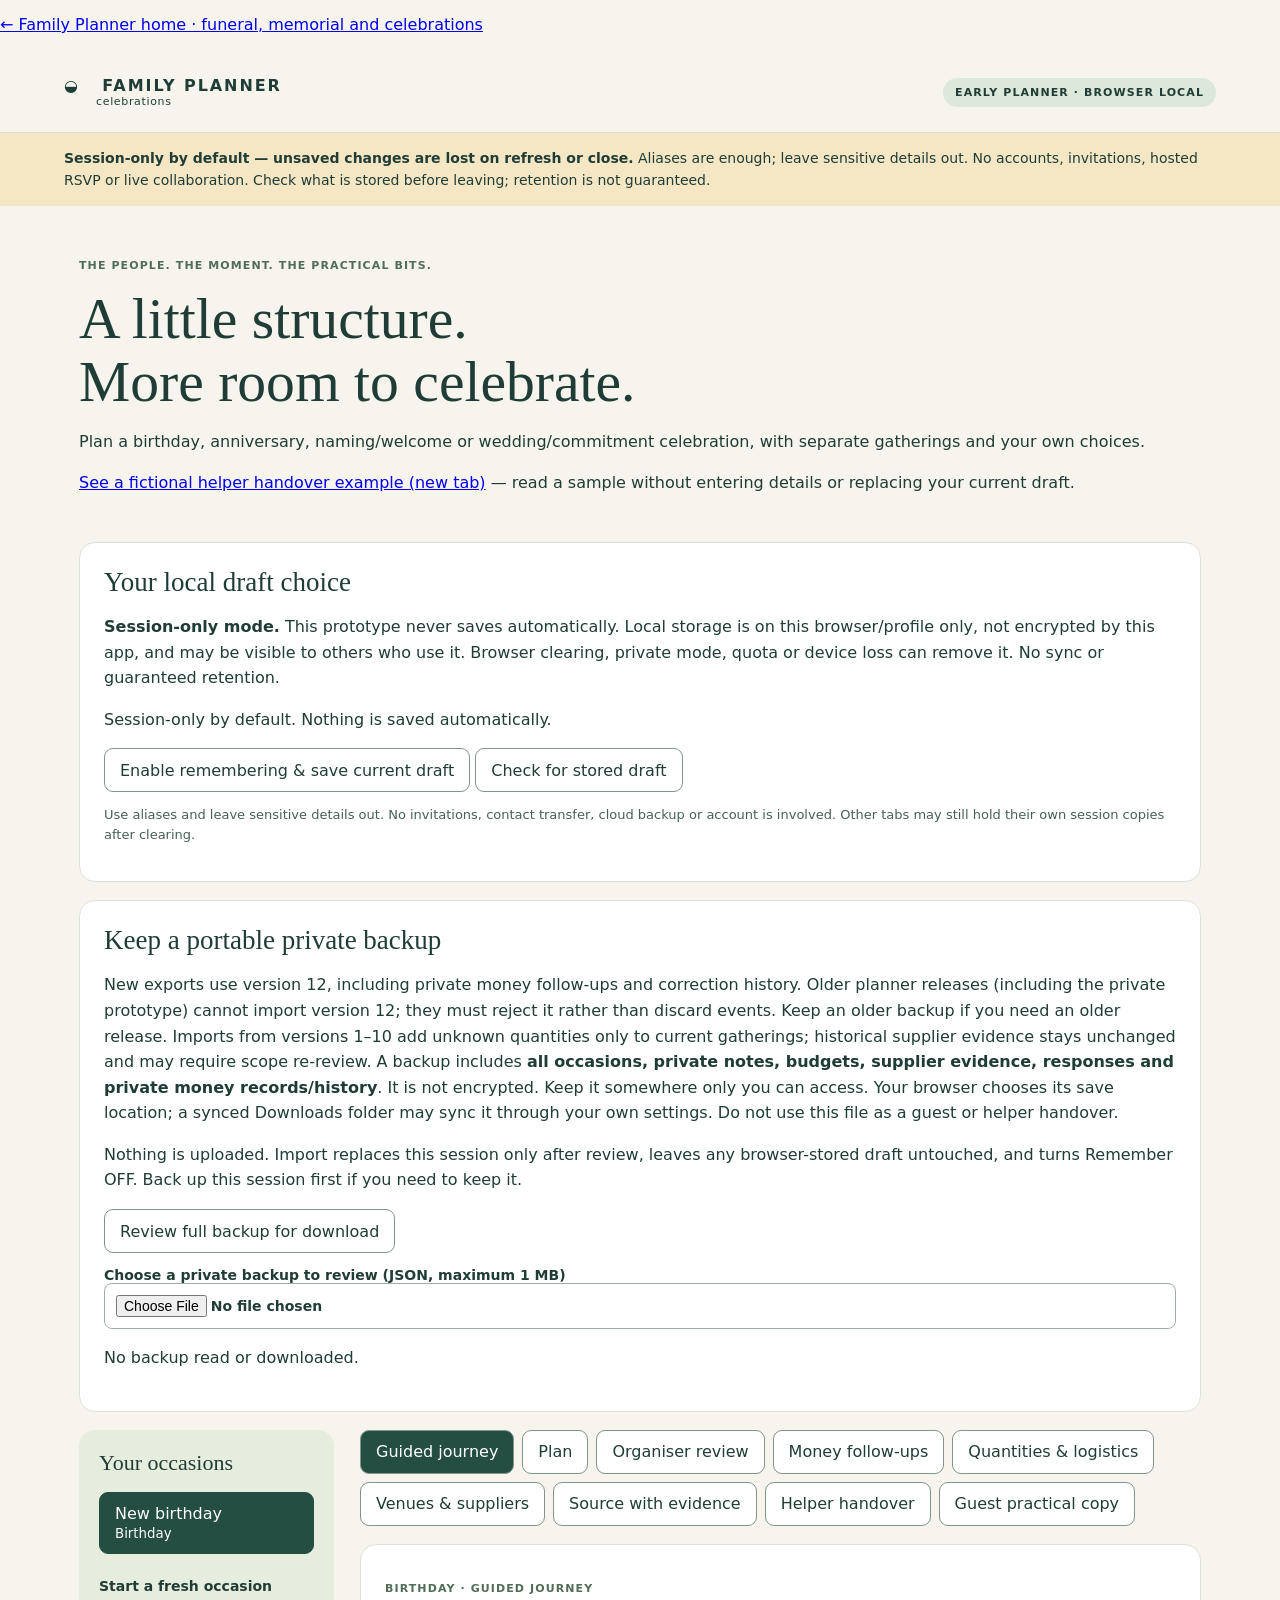
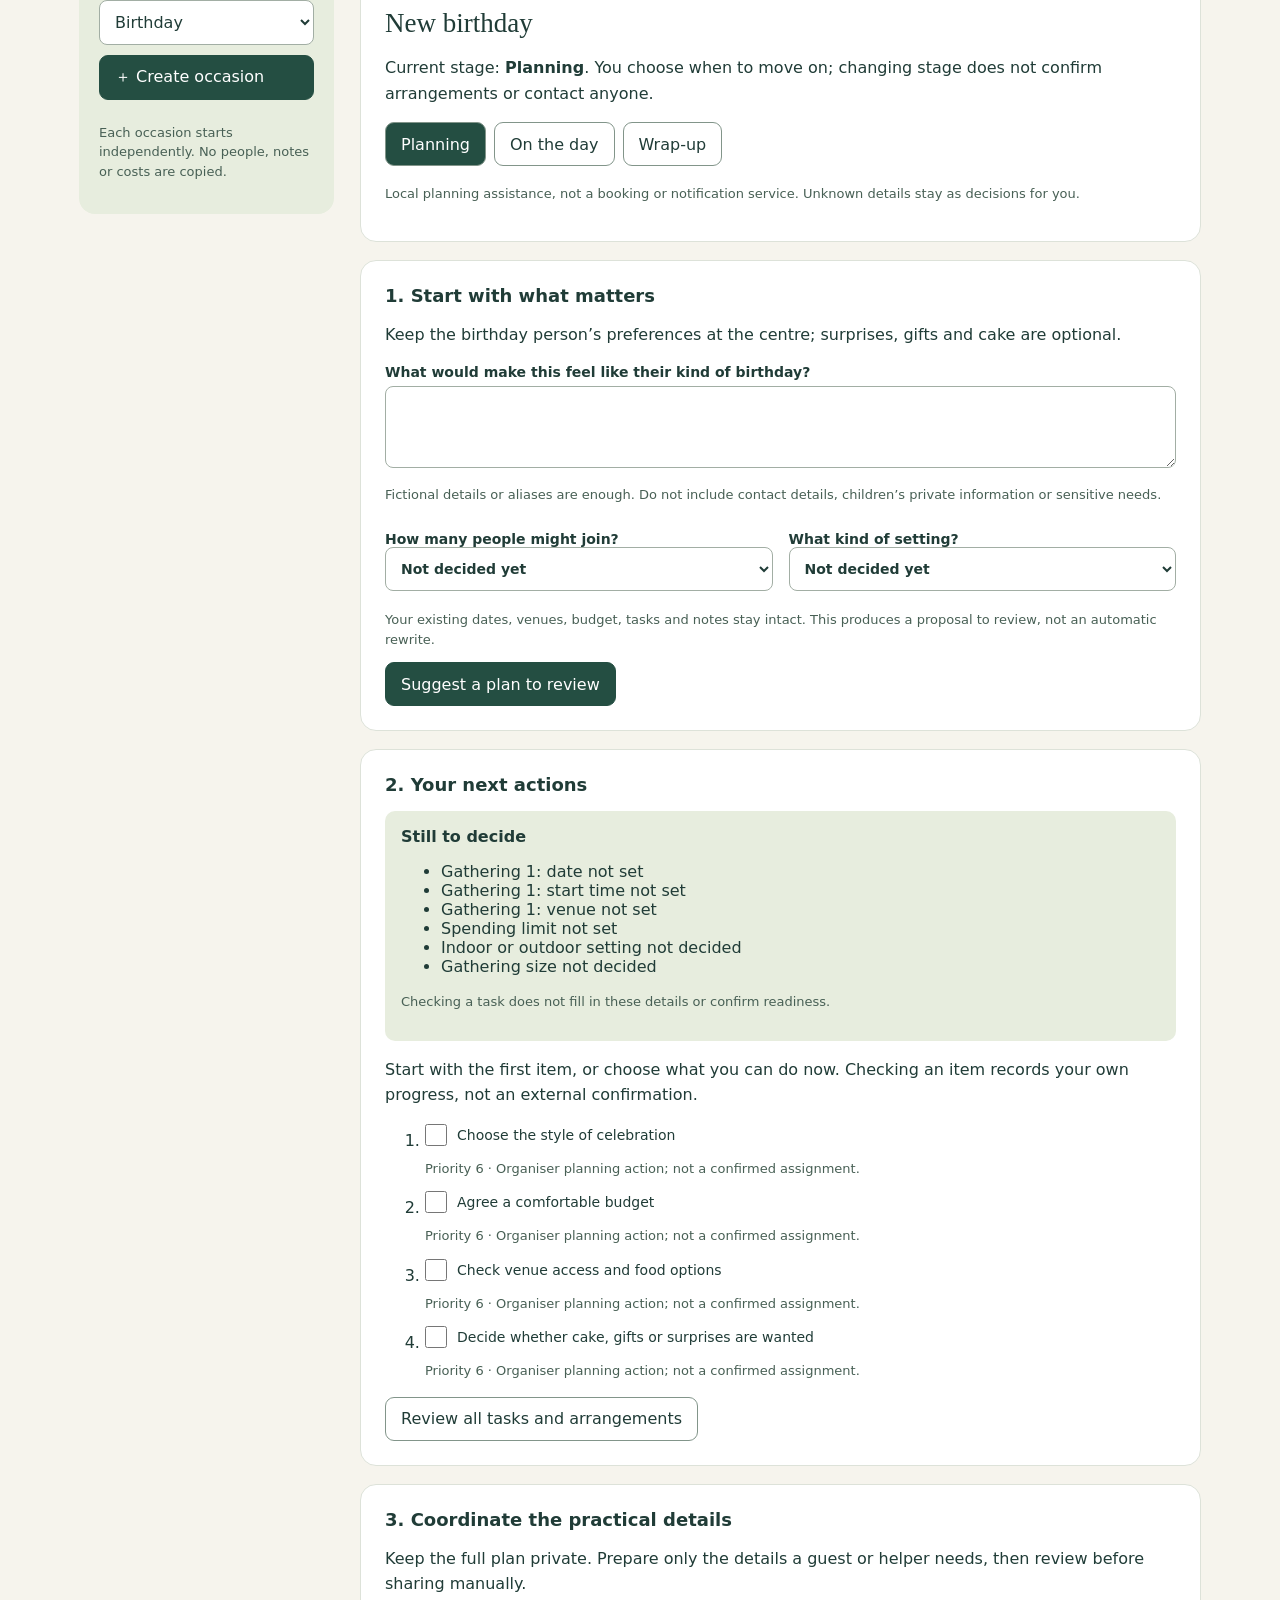
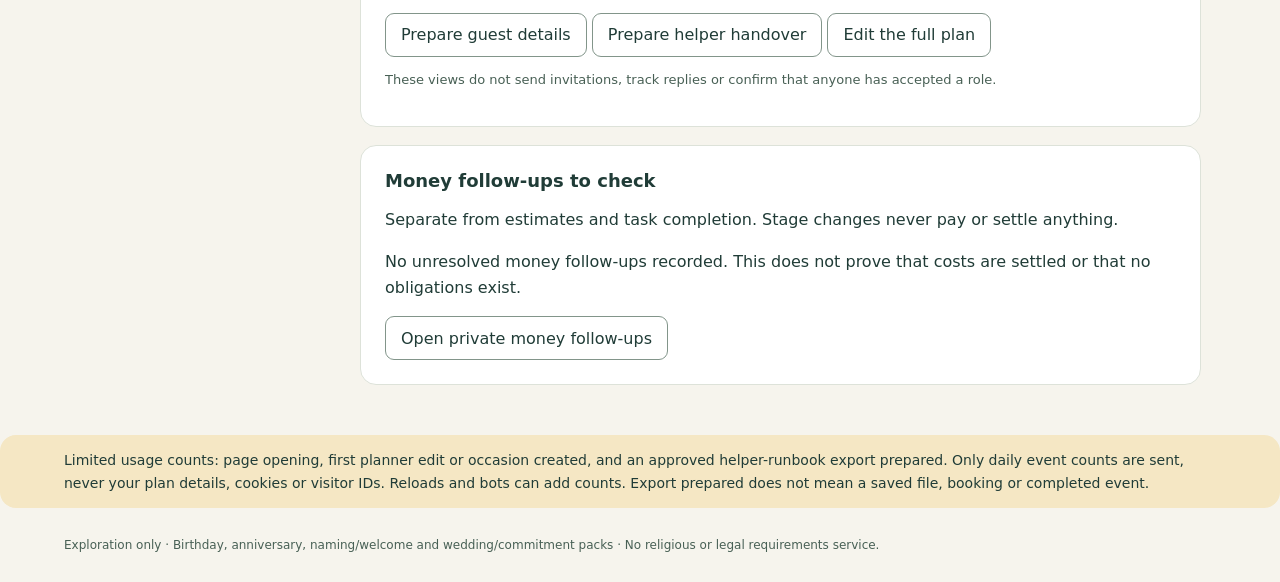
==== public/celebrations/index.html @ dff317b5 "Publish reviewed Family Planner source and contributor quickstart" ====
<!doctype html><html lang="en"><head><meta charset="utf-8"><meta name="viewport" content="width=device-width, initial-scale=1"><title>Family Planner · Celebrations</title><link rel="stylesheet" href="style.css"></head><body><nav class="actions" aria-label="Family Planner home"><a href="/">← Family Planner home · funeral, memorial and celebrations</a></nav><a class="skip" href="#main">Skip to planner</a><header><div class="brand">◒ &nbsp; FAMILY PLANNER <span>celebrations</span></div><div class="badge">EARLY PLANNER · BROWSER LOCAL</div></header><div class="notice" id="session-notice"><strong>Session only — not saved.</strong> Refreshing or closing loses changes. Aliases are enough; leave sensitive details out. No accounts, invitations, hosted RSVP or live collaboration. Print only what you choose to share.</div><main id="main"><p class="print-only">FAMILY PLANNER — PRIVATE ORGANISER COPY — planning notes; changes may be unsaved and local retention is not guaranteed. Not an invitation or confirmation. Organizer notes and budget may be included. Check before manual sharing. Printing is not a restorable backup.</p><div class="hero"><p class="eyebrow">THE PEOPLE. THE MOMENT. THE PRACTICAL BITS.</p><h1>A little structure.<br>More room to celebrate.</h1><p>Plan a birthday, anniversary, naming/welcome or wedding/commitment celebration, with separate gatherings and your own choices.</p><p class="actions"><a href="example/" target="_blank" rel="noopener noreferrer">See a fictional helper handover example (new tab)</a> — read a sample without entering details or replacing your current draft.</p></div><section class="card" id="retention-panel" aria-label="Local draft choice"></section><section class="card actions" id="backup-panel" aria-label="Portable private backup"></section><div class="layout"><aside aria-label="Occasions"><h2>Your occasions</h2><div id="occasions"></div><label for="pack">Start a fresh occasion</label><select id="pack"><option value="birthday">Birthday</option><option value="anniversary">Anniversary</option><option value="welcome">Naming / welcome</option><option value="commitment">Wedding / commitment</option></select><button id="create" class="primary">＋ Create occasion</button><p class="small">Each occasion starts independently. No people, notes or costs are copied.</p></aside><section class="workspace"><nav aria-label="Planner views"><button id="guide" aria-pressed="false">Guided journey</button><button id="edit" aria-pressed="true">Plan</button><button id="review" aria-pressed="false">Organiser review</button><button id="money" aria-pressed="false">Money follow-ups</button><button id="quantities" aria-pressed="false">Quantities &amp; logistics</button><button id="options" aria-pressed="false">Venues & suppliers</button><button id="research" aria-pressed="false">Source with evidence</button><button id="helpers" aria-pressed="false">Helper handover</button><button id="guests" aria-pressed="false">Guest practical copy</button></nav><div id="status" role="status" aria-live="polite"></div><div id="removal-panel"></div><div id="panel"></div></section></div></main><aside class="notice">Limited usage counts: page opening, first planner edit or occasion created, and an approved helper-runbook export prepared. Only daily event counts are sent, never your plan details, cookies or visitor IDs. Reloads and bots can add counts. Export prepared does not mean a saved file, booking or completed event.</aside><footer>Exploration only · Birthday, anniversary, naming/welcome and wedding/commitment packs · No religious or legal requirements service.</footer><script src="/memorial-usage.js"></script><script type="module" src="app.js"></script></body></html>
---- public/celebrations/style.css ----
:root{font-family:system-ui,sans-serif;color:#203c37;background:#f6f4ed;font-size:16px}*{box-sizing:border-box}body{margin:0}header{display:flex;justify-content:space-between;gap:1rem;align-items:center;padding:24px 5%;border-bottom:1px solid #d9dfd6}.brand{letter-spacing:.12em;font-weight:750}.brand span{font-size:11px;display:block;padding-left:32px;letter-spacing:.06em;font-weight:400}.badge,.eyebrow{font-size:11px;font-weight:750;letter-spacing:.1em}.badge{background:#dce8d9;padding:8px 12px;border-radius:20px}.notice{padding:14px 5%;background:#f5e7c4;font-size:14px;line-height:1.6}main{max-width:1250px;margin:auto;padding:32px 5%}.hero{padding:8px 0 30px}.eyebrow{color:#516d58}h1{font-family:Georgia,serif;font-weight:400;font-size:clamp(34px,4.5vw,60px);line-height:1.08;margin:14px 0}h2{font-family:Georgia,serif;font-weight:400;font-size:27px;margin:0 0 16px}h3{font-size:18px;margin:0 0 16px}p{line-height:1.6}.layout{display:grid;grid-template-columns:255px minmax(0,1fr);gap:26px;align-items:start}aside{background:#e7edde;padding:20px;border-radius:16px}aside h2{font-size:22px}button,input,select,textarea{font:inherit}button{cursor:pointer;border:1px solid #82958a;background:#fff;color:#203c37;padding:11px 15px;border-radius:9px;min-height:44px}button:hover{background:#edf2e8}button:focus-visible,input:focus-visible,select:focus-visible,textarea:focus-visible{outline:3px solid #be6e2d;outline-offset:3px}.primary,button.selected{background:#244e42;color:white;border-color:#244e42}aside button,aside select{width:100%;margin-bottom:10px;text-align:left}label{display:block;font-size:14px;font-weight:650;margin:14px 0 6px}input,textarea,select{width:100%;border:1px solid #a2aea4;border-radius:8px;background:#fff;padding:11px;min-height:44px;color:#203c37}textarea{min-height:82px;resize:vertical}.small{font-size:13px;line-height:1.5;color:#486055}.workspace{min-width:0}nav{display:flex;gap:8px;margin-bottom:18px}nav button[aria-pressed=true]{background:#244e42;color:#fff}.card{background:white;border:1px solid #dde2d9;border-radius:16px;padding:24px;margin:0 0 18px}.two{display:grid;grid-template-columns:1fr 1fr;gap:16px}.three{display:grid;grid-template-columns:1fr 1fr 1fr;gap:12px}.check{display:flex;align-items:center;gap:10px;font-weight:400;margin:12px 0}.check input{width:22px;min-height:22px;margin:0}.row{display:grid;grid-template-columns:1fr 140px;gap:12px}.run{border-top:1px solid #e3e6df;padding:10px 0;display:grid;grid-template-columns:110px 1fr 130px;gap:10px}.actions{margin-top:15px}#status{font-size:14px;margin-bottom:12px;color:#5e3a17}.summary{background:#e7edde;padding:16px;border-radius:10px}.printhead{border-bottom:2px solid #244e42;margin-bottom:20px}.preserve{white-space:pre-wrap;overflow-wrap:anywhere}footer{padding:30px 5%;font-size:12px;color:#486055}.skip{position:absolute;left:-9999px}.skip:focus{left:10px;top:10px;background:white;padding:12px;z-index:5}@media(max-width:750px){header{align-items:flex-start;flex-direction:column}.layout{grid-template-columns:1fr}.hero{padding-bottom:20px}.two,.three{grid-template-columns:1fr}.run{grid-template-columns:1fr}.card{padding:18px}.row{grid-template-columns:1fr}main{padding-top:20px}}@media print{header,.notice,.hero,aside,nav,footer,.actions,#status,.skip{display:none!important}.layout{display:block}body{background:white;color:black}main{max-width:none;padding:0}.card{border:0;padding:0;break-inside:avoid}.printhead{display:block}h2{font-size:22px}.summary{background:none;border:1px solid #aaa}button{display:none!important}}

input,textarea,select,label{min-width:0}button,h2,h3{overflow-wrap:anywhere}.run{grid-template-columns:100px minmax(0,1fr) 110px}@media(min-width:751px) and (max-width:1000px){.run,.row{grid-template-columns:1fr}}@media(max-width:750px){.run{grid-template-columns:1fr}}

.print-only{display:none}@media print{.print-only{display:block;font-size:12px;border-bottom:1px solid #777;padding-bottom:12px}}

@media print{#retention-panel{display:none!important}}

nav{flex-wrap:wrap}fieldset{border:1px solid #cbd5c8;border-radius:9px;padding:12px;margin-top:18px}legend{font-weight:650;font-size:14px;padding:0 6px}
.primary:hover,button.selected:hover{background:#193e33;color:#fff}
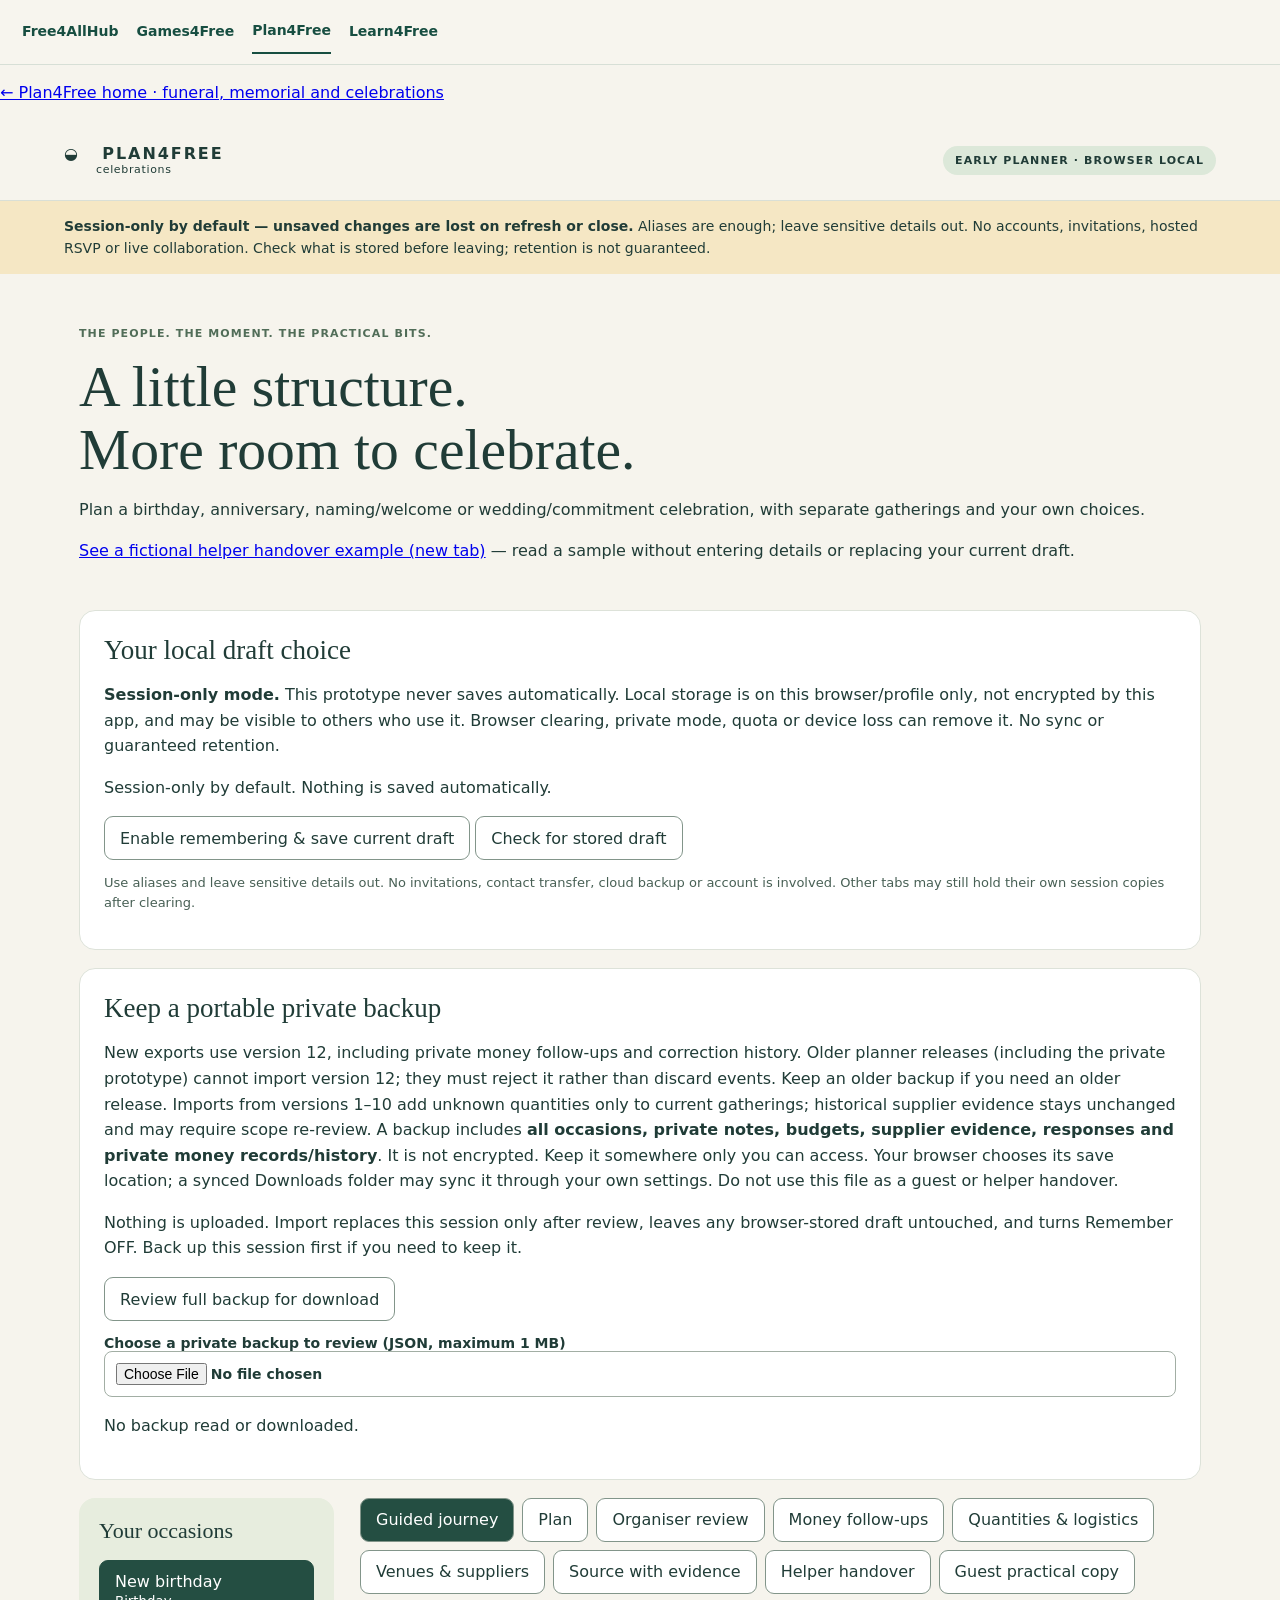
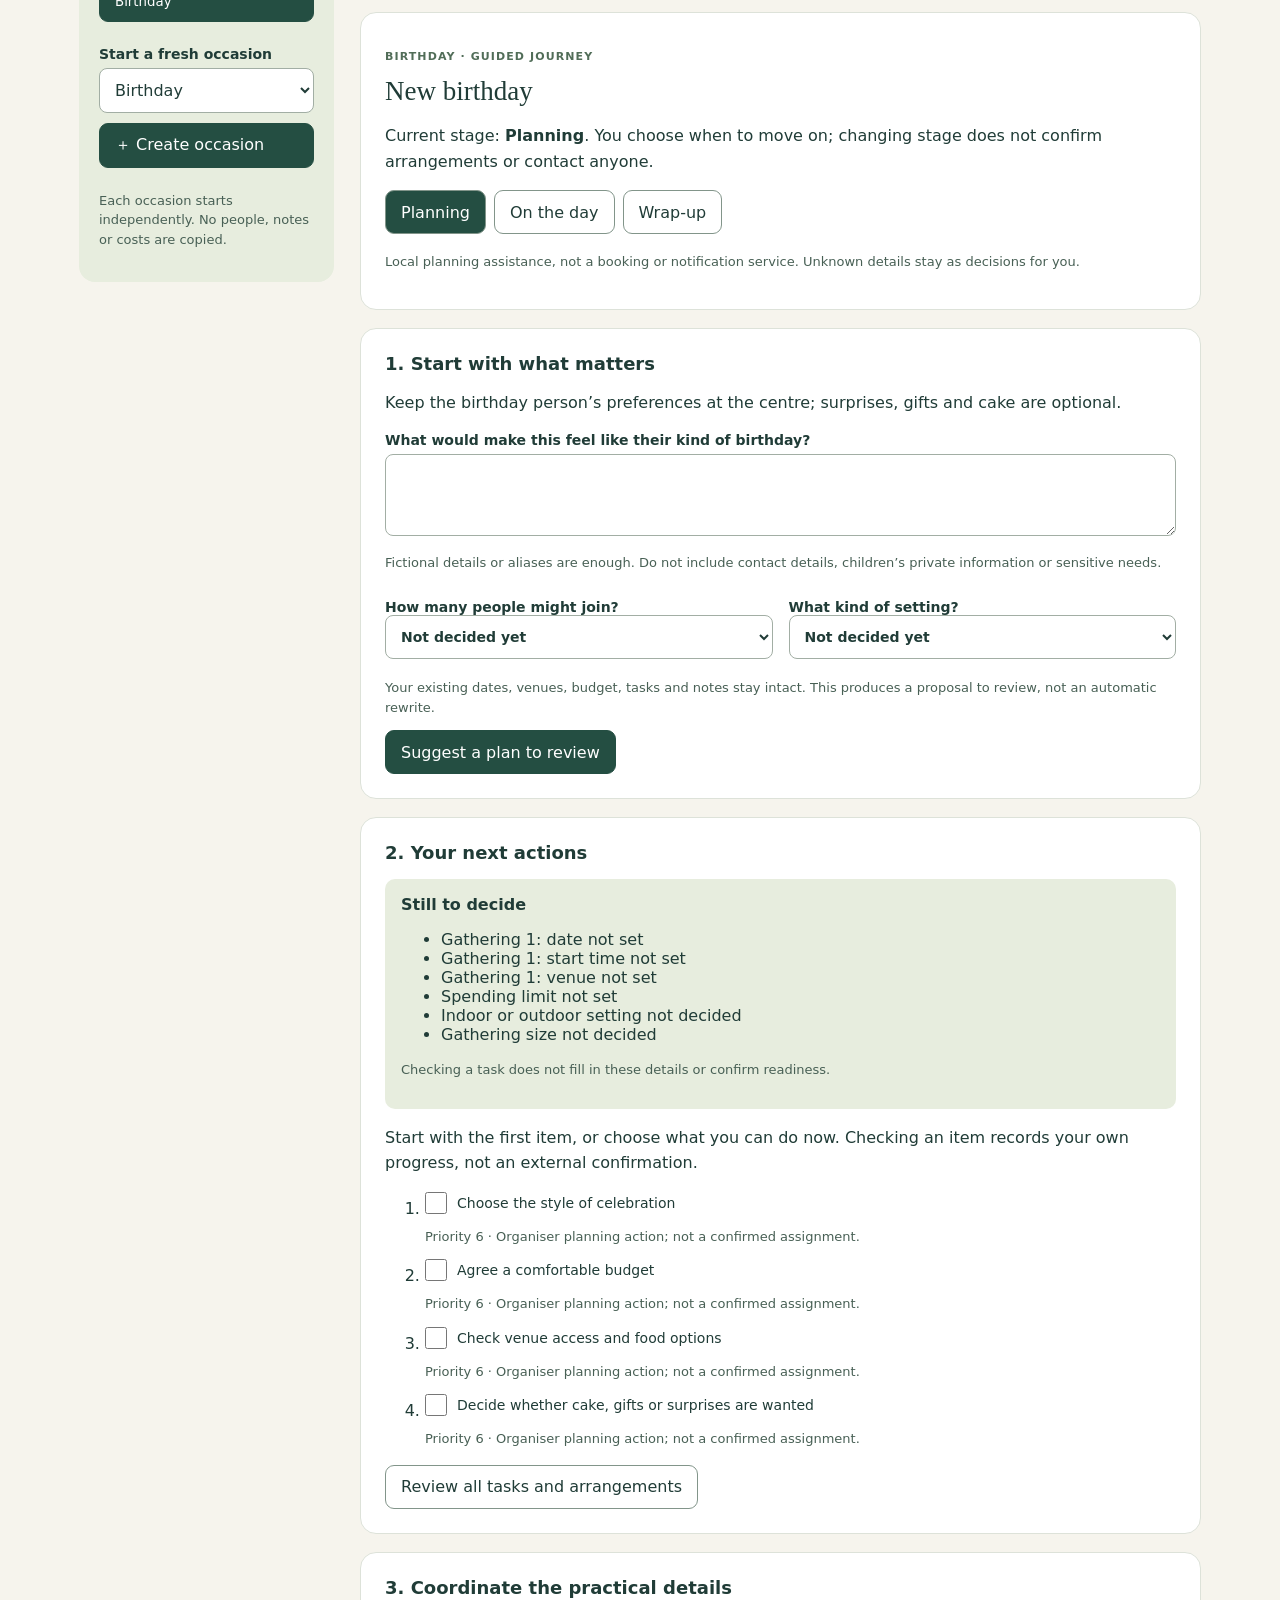
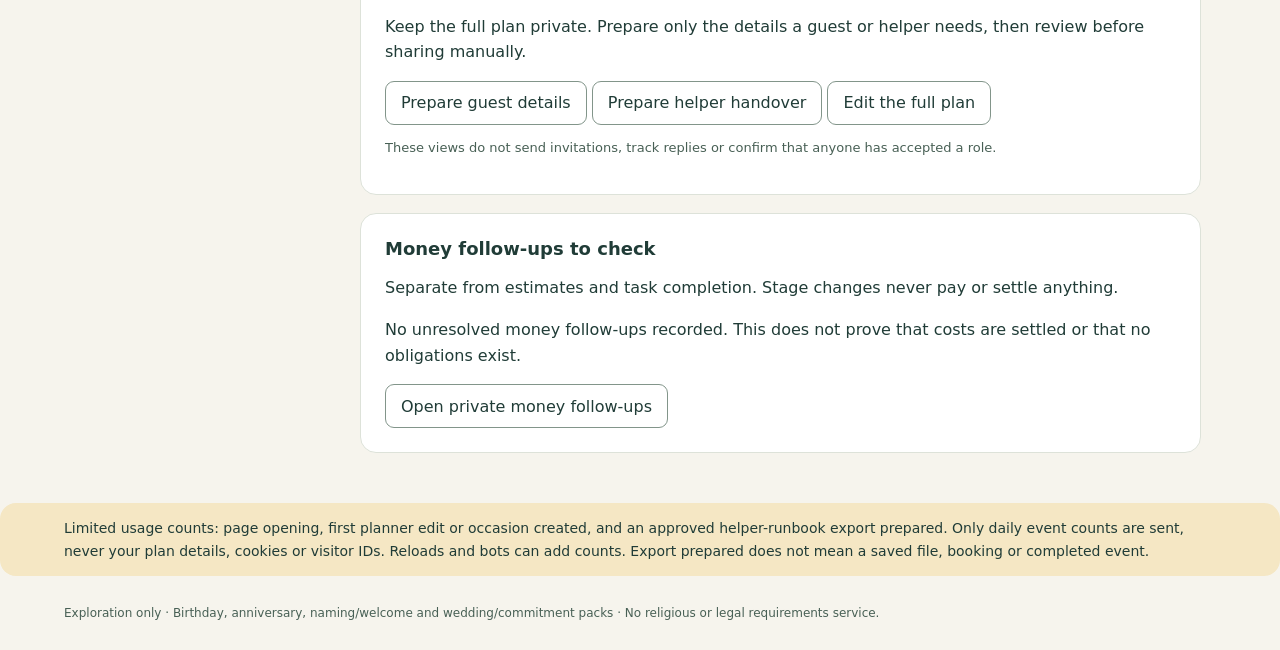
==== commit a0f42425: "Rebrand as Plan4Free in the Free4AllHub family" ====
--- a/public/celebrations/index.html
+++ b/public/celebrations/index.html
@@ -1 +1 @@
-<!doctype html><html lang="en"><head><meta charset="utf-8"><meta name="viewport" content="width=device-width, initial-scale=1"><title>Family Planner · Celebrations</title><link rel="stylesheet" href="style.css"></head><body><nav class="actions" aria-label="Family Planner home"><a href="/">← Family Planner home · funeral, memorial and celebrations</a></nav><a class="skip" href="#main">Skip to planner</a><header><div class="brand">◒ &nbsp; FAMILY PLANNER <span>celebrations</span></div><div class="badge">EARLY PLANNER · BROWSER LOCAL</div></header><div class="notice" id="session-notice"><strong>Session only — not saved.</strong> Refreshing or closing loses changes. Aliases are enough; leave sensitive details out. No accounts, invitations, hosted RSVP or live collaboration. Print only what you choose to share.</div><main id="main"><p class="print-only">FAMILY PLANNER — PRIVATE ORGANISER COPY — planning notes; changes may be unsaved and local retention is not guaranteed. Not an invitation or confirmation. Organizer notes and budget may be included. Check before manual sharing. Printing is not a restorable backup.</p><div class="hero"><p class="eyebrow">THE PEOPLE. THE MOMENT. THE PRACTICAL BITS.</p><h1>A little structure.<br>More room to celebrate.</h1><p>Plan a birthday, anniversary, naming/welcome or wedding/commitment celebration, with separate gatherings and your own choices.</p><p class="actions"><a href="example/" target="_blank" rel="noopener noreferrer">See a fictional helper handover example (new tab)</a> — read a sample without entering details or replacing your current draft.</p></div><section class="card" id="retention-panel" aria-label="Local draft choice"></section><section class="card actions" id="backup-panel" aria-label="Portable private backup"></section><div class="layout"><aside aria-label="Occasions"><h2>Your occasions</h2><div id="occasions"></div><label for="pack">Start a fresh occasion</label><select id="pack"><option value="birthday">Birthday</option><option value="anniversary">Anniversary</option><option value="welcome">Naming / welcome</option><option value="commitment">Wedding / commitment</option></select><button id="create" class="primary">＋ Create occasion</button><p class="small">Each occasion starts independently. No people, notes or costs are copied.</p></aside><section class="workspace"><nav aria-label="Planner views"><button id="guide" aria-pressed="false">Guided journey</button><button id="edit" aria-pressed="true">Plan</button><button id="review" aria-pressed="false">Organiser review</button><button id="money" aria-pressed="false">Money follow-ups</button><button id="quantities" aria-pressed="false">Quantities &amp; logistics</button><button id="options" aria-pressed="false">Venues & suppliers</button><button id="research" aria-pressed="false">Source with evidence</button><button id="helpers" aria-pressed="false">Helper handover</button><button id="guests" aria-pressed="false">Guest practical copy</button></nav><div id="status" role="status" aria-live="polite"></div><div id="removal-panel"></div><div id="panel"></div></section></div></main><aside class="notice">Limited usage counts: page opening, first planner edit or occasion created, and an approved helper-runbook export prepared. Only daily event counts are sent, never your plan details, cookies or visitor IDs. Reloads and bots can add counts. Export prepared does not mean a saved file, booking or completed event.</aside><footer>Exploration only · Birthday, anniversary, naming/welcome and wedding/commitment packs · No religious or legal requirements service.</footer><script src="/memorial-usage.js"></script><script type="module" src="app.js"></script></body></html>
+<!doctype html><html lang="en"><head><meta charset="utf-8"><meta name="viewport" content="width=device-width, initial-scale=1"><title>Plan4Free · Celebrations</title><link rel="stylesheet" href="style.css"><style>.free4all-nav{display:flex;flex-wrap:wrap;align-items:center;gap:4px 18px;padding:10px 22px;background:#f7f5ee;color:#172c2a;border-bottom:1px solid #d7dfd6;font:600 14px/1.4 system-ui,sans-serif}.free4all-nav a{display:inline-flex;align-items:center;min-height:44px;color:#174e41;text-decoration:none}.free4all-nav a:hover{text-decoration:underline}.free4all-nav a:focus-visible{outline:3px solid #a64b32;outline-offset:3px}.free4all-nav [aria-current]{border-bottom:2px solid #174e41}.free4all-nav a:first-child{font-weight:800}.free4all-nav b{color:#174e41}@media print{.free4all-nav{display:none}}</style></head><body><nav class="free4all-nav" aria-label="Free4AllHub websites"><a href="https://free4allhub.thabiggdogg420.chatgpt.site">Free<b>4</b>AllHub</a><a href="https://game-commons-captain.thabiggdogg420.chatgpt.site">Games<b>4</b>Free</a><a href="https://family-frames-planning-preview.thabiggdogg420.chatgpt.site" aria-current="true">Plan<b>4</b>Free</a><a href="https://small-wins-ai-learning-coach.thabiggdogg420.chatgpt.site">Learn<b>4</b>Free</a></nav><nav class="actions" aria-label="Plan4Free home"><a href="/">← Plan4Free home · funeral, memorial and celebrations</a></nav><a class="skip" href="#main">Skip to planner</a><header><div class="brand">◒ &nbsp; PLAN4FREE <span>celebrations</span></div><div class="badge">EARLY PLANNER · BROWSER LOCAL</div></header><div class="notice" id="session-notice"><strong>Session only — not saved.</strong> Refreshing or closing loses changes. Aliases are enough; leave sensitive details out. No accounts, invitations, hosted RSVP or live collaboration. Print only what you choose to share.</div><main id="main"><p class="print-only">PLAN4FREE — PRIVATE ORGANISER COPY — planning notes; changes may be unsaved and local retention is not guaranteed. Not an invitation or confirmation. Organizer notes and budget may be included. Check before manual sharing. Printing is not a restorable backup.</p><div class="hero"><p class="eyebrow">THE PEOPLE. THE MOMENT. THE PRACTICAL BITS.</p><h1>A little structure.<br>More room to celebrate.</h1><p>Plan a birthday, anniversary, naming/welcome or wedding/commitment celebration, with separate gatherings and your own choices.</p><p class="actions"><a href="example/" target="_blank" rel="noopener noreferrer">See a fictional helper handover example (new tab)</a> — read a sample without entering details or replacing your current draft.</p></div><section class="card" id="retention-panel" aria-label="Local draft choice"></section><section class="card actions" id="backup-panel" aria-label="Portable private backup"></section><div class="layout"><aside aria-label="Occasions"><h2>Your occasions</h2><div id="occasions"></div><label for="pack">Start a fresh occasion</label><select id="pack"><option value="birthday">Birthday</option><option value="anniversary">Anniversary</option><option value="welcome">Naming / welcome</option><option value="commitment">Wedding / commitment</option></select><button id="create" class="primary">＋ Create occasion</button><p class="small">Each occasion starts independently. No people, notes or costs are copied.</p></aside><section class="workspace"><nav aria-label="Planner views"><button id="guide" aria-pressed="false">Guided journey</button><button id="edit" aria-pressed="true">Plan</button><button id="review" aria-pressed="false">Organiser review</button><button id="money" aria-pressed="false">Money follow-ups</button><button id="quantities" aria-pressed="false">Quantities &amp; logistics</button><button id="options" aria-pressed="false">Venues & suppliers</button><button id="research" aria-pressed="false">Source with evidence</button><button id="helpers" aria-pressed="false">Helper handover</button><button id="guests" aria-pressed="false">Guest practical copy</button></nav><div id="status" role="status" aria-live="polite"></div><div id="removal-panel"></div><div id="panel"></div></section></div></main><aside class="notice">Limited usage counts: page opening, first planner edit or occasion created, and an approved helper-runbook export prepared. Only daily event counts are sent, never your plan details, cookies or visitor IDs. Reloads and bots can add counts. Export prepared does not mean a saved file, booking or completed event.</aside><footer>Exploration only · Birthday, anniversary, naming/welcome and wedding/commitment packs · No religious or legal requirements service.</footer><script src="/memorial-usage.js"></script><script type="module" src="app.js"></script></body></html>
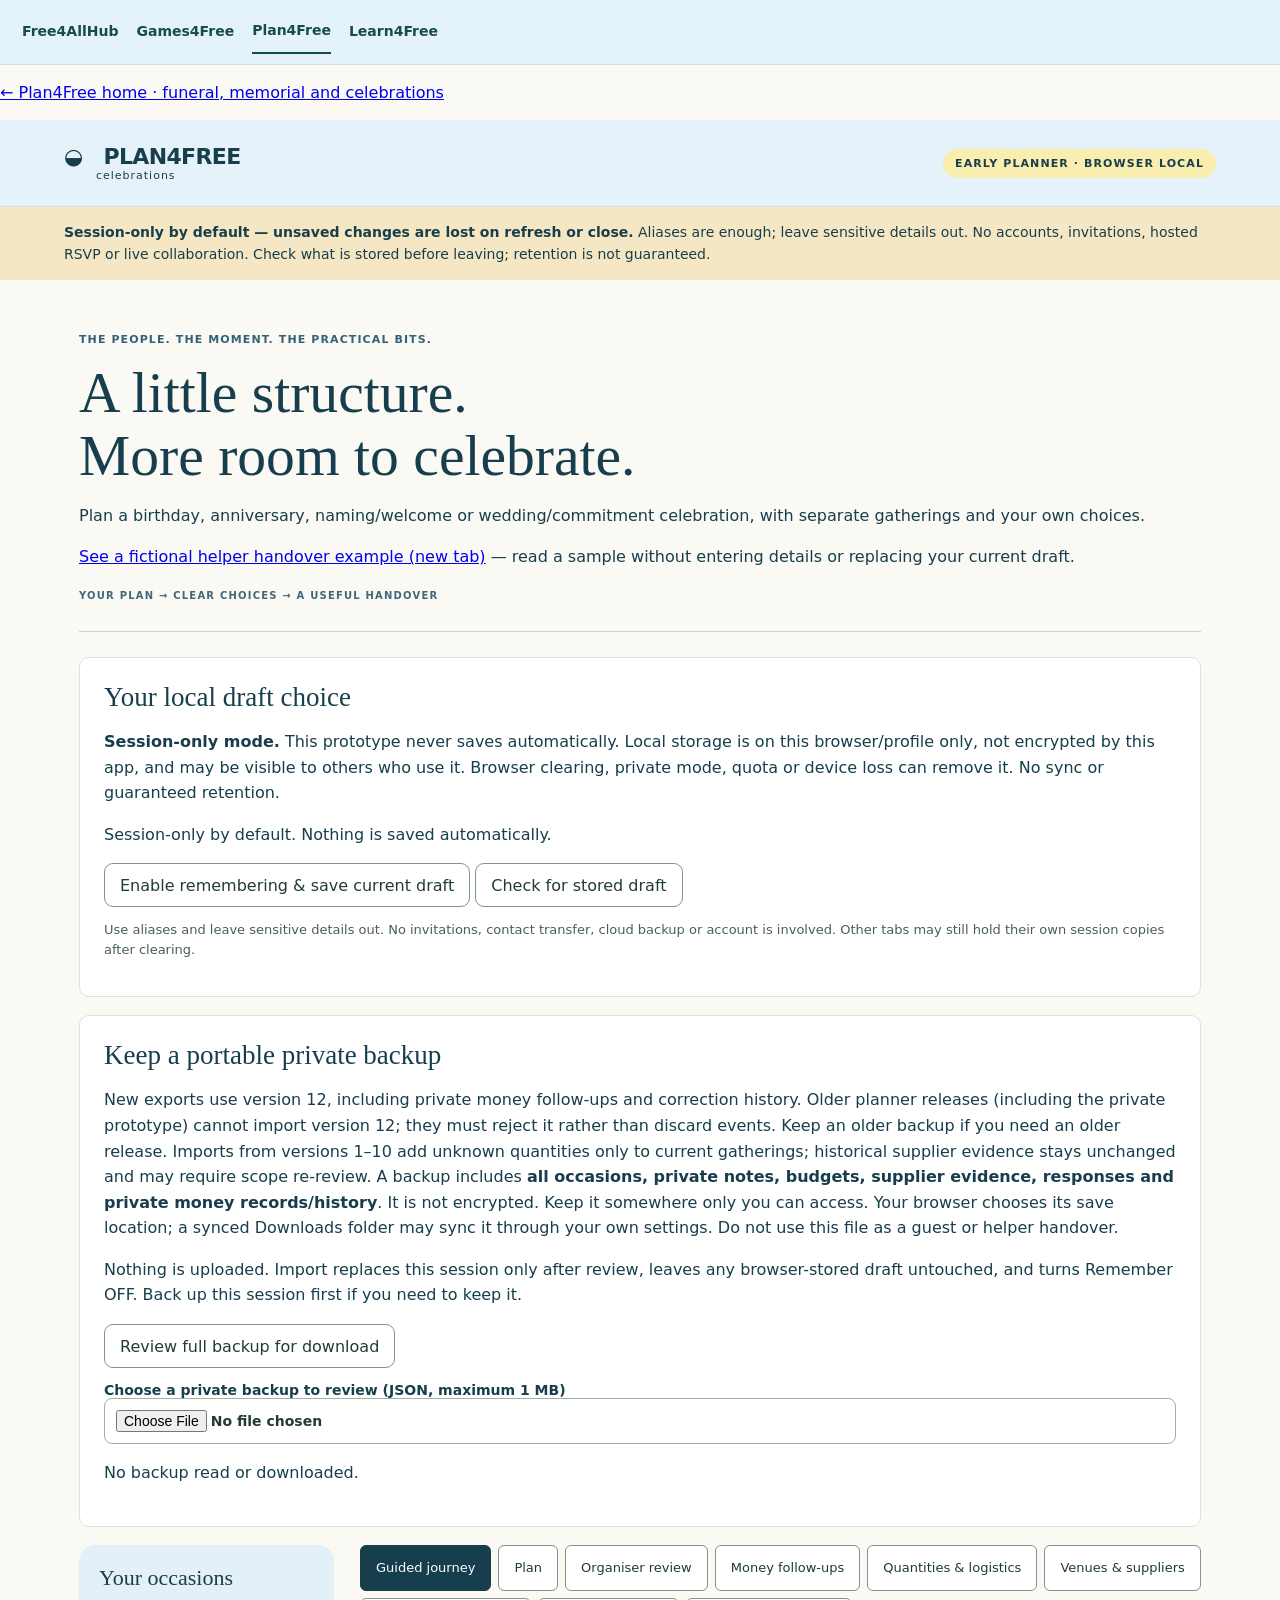
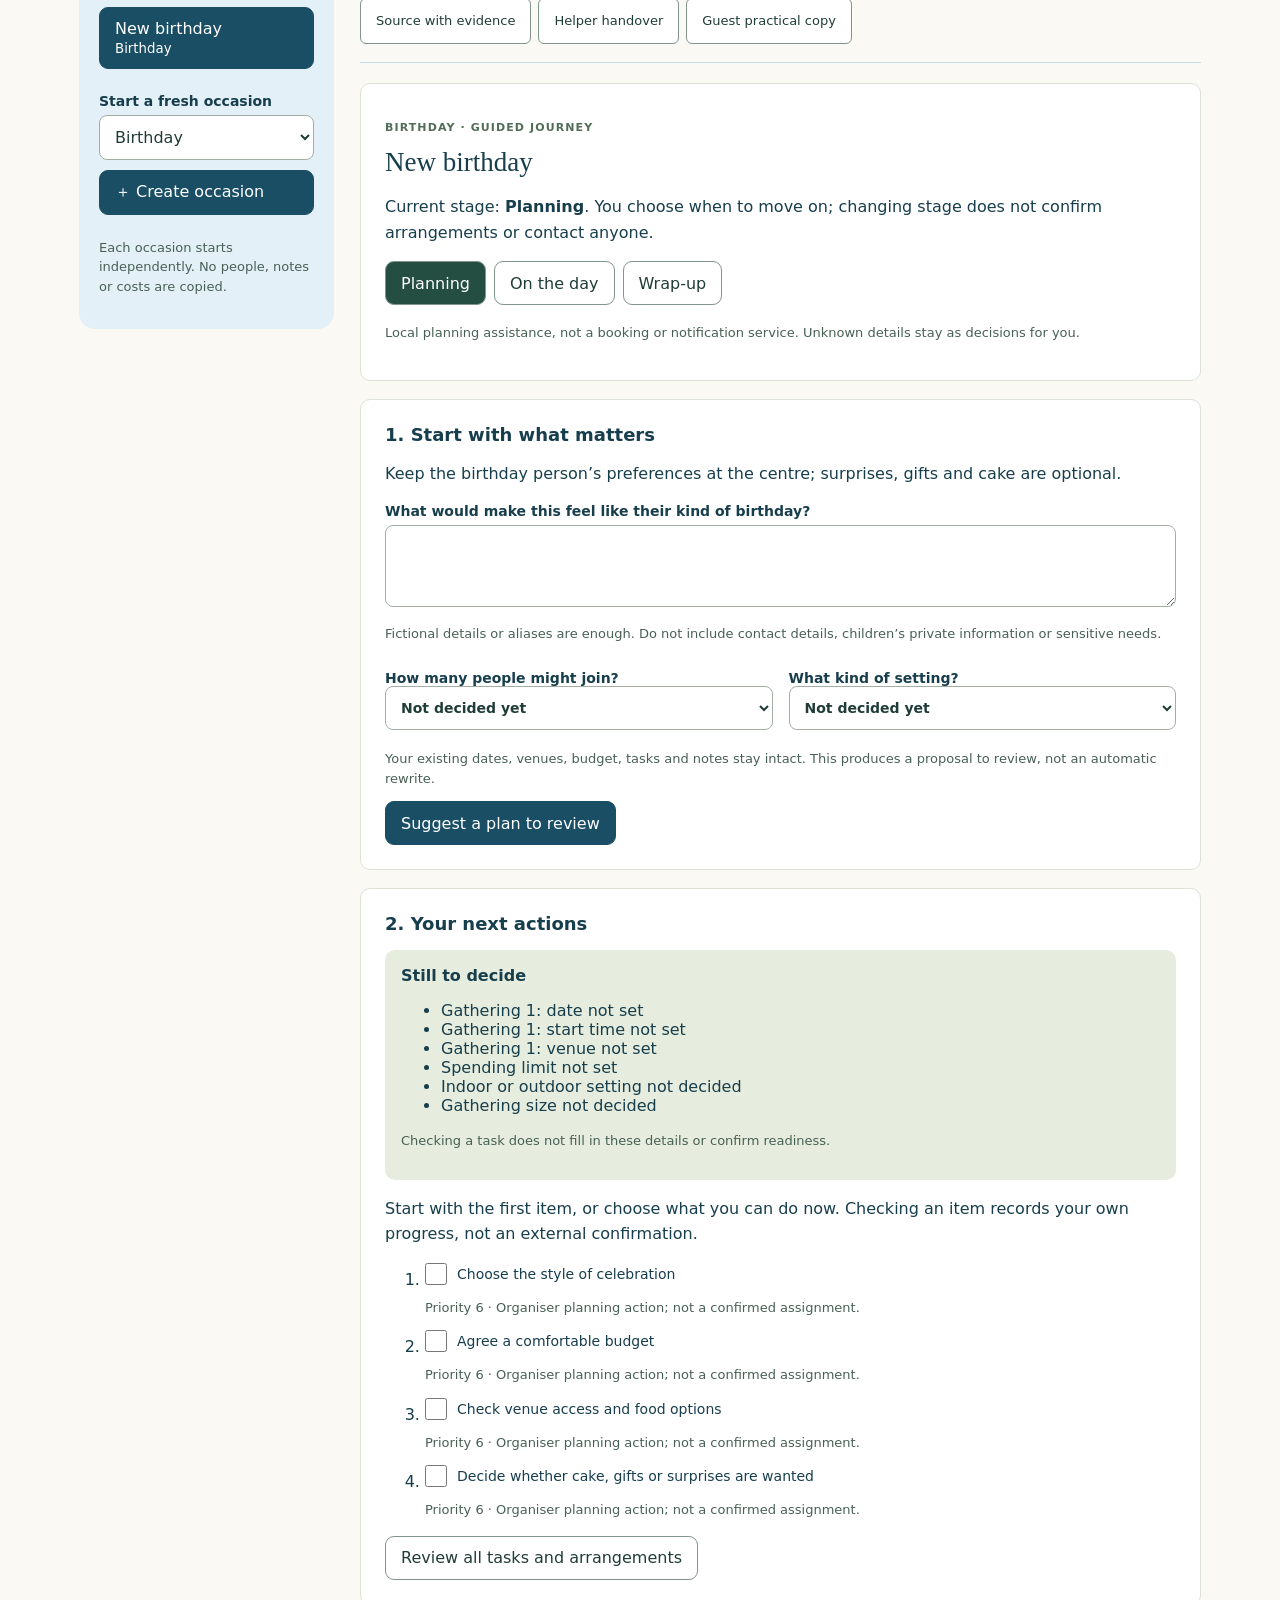
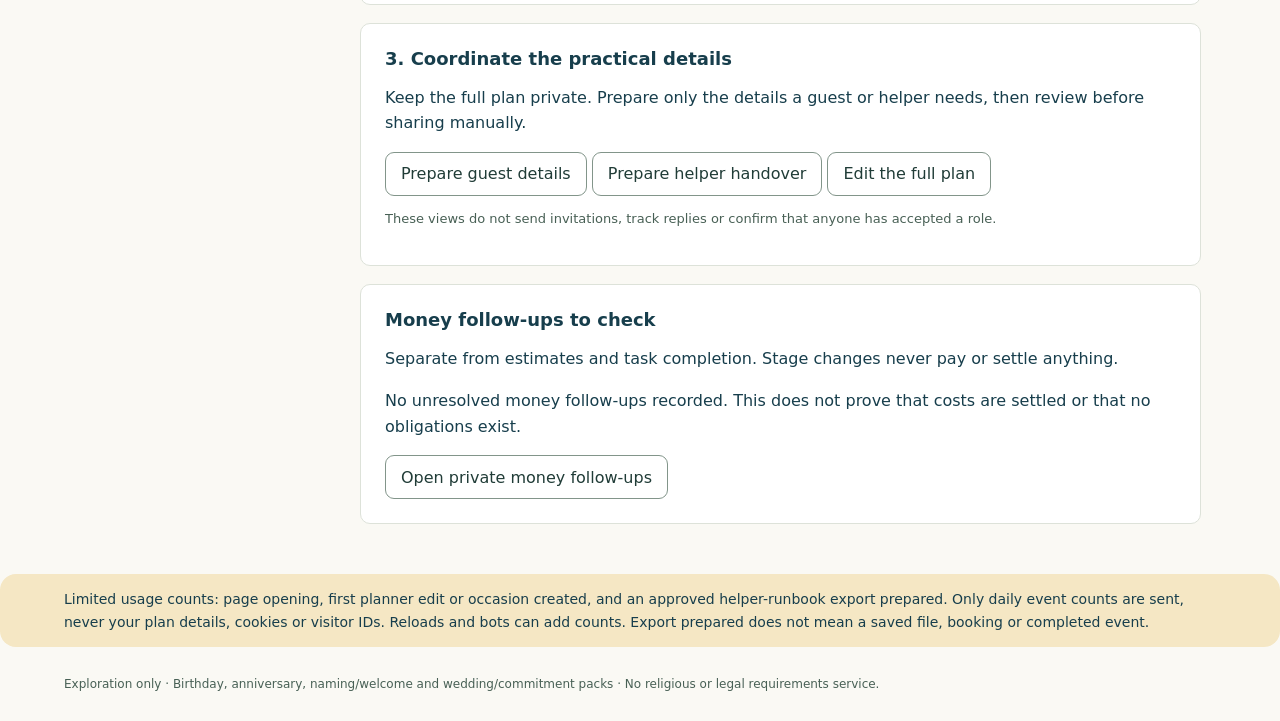
==== commit ca02ea29: "Sync published Plan4Free redesign source" ====
--- a/public/celebrations/index.html
+++ b/public/celebrations/index.html
@@ -1 +1 @@
-<!doctype html><html lang="en"><head><meta charset="utf-8"><meta name="viewport" content="width=device-width, initial-scale=1"><title>Plan4Free · Celebrations</title><link rel="stylesheet" href="style.css"><style>.free4all-nav{display:flex;flex-wrap:wrap;align-items:center;gap:4px 18px;padding:10px 22px;background:#f7f5ee;color:#172c2a;border-bottom:1px solid #d7dfd6;font:600 14px/1.4 system-ui,sans-serif}.free4all-nav a{display:inline-flex;align-items:center;min-height:44px;color:#174e41;text-decoration:none}.free4all-nav a:hover{text-decoration:underline}.free4all-nav a:focus-visible{outline:3px solid #a64b32;outline-offset:3px}.free4all-nav [aria-current]{border-bottom:2px solid #174e41}.free4all-nav a:first-child{font-weight:800}.free4all-nav b{color:#174e41}@media print{.free4all-nav{display:none}}</style></head><body><nav class="free4all-nav" aria-label="Free4AllHub websites"><a href="https://free4allhub.thabiggdogg420.chatgpt.site">Free<b>4</b>AllHub</a><a href="https://game-commons-captain.thabiggdogg420.chatgpt.site">Games<b>4</b>Free</a><a href="https://family-frames-planning-preview.thabiggdogg420.chatgpt.site" aria-current="true">Plan<b>4</b>Free</a><a href="https://small-wins-ai-learning-coach.thabiggdogg420.chatgpt.site">Learn<b>4</b>Free</a></nav><nav class="actions" aria-label="Plan4Free home"><a href="/">← Plan4Free home · funeral, memorial and celebrations</a></nav><a class="skip" href="#main">Skip to planner</a><header><div class="brand">◒ &nbsp; PLAN4FREE <span>celebrations</span></div><div class="badge">EARLY PLANNER · BROWSER LOCAL</div></header><div class="notice" id="session-notice"><strong>Session only — not saved.</strong> Refreshing or closing loses changes. Aliases are enough; leave sensitive details out. No accounts, invitations, hosted RSVP or live collaboration. Print only what you choose to share.</div><main id="main"><p class="print-only">PLAN4FREE — PRIVATE ORGANISER COPY — planning notes; changes may be unsaved and local retention is not guaranteed. Not an invitation or confirmation. Organizer notes and budget may be included. Check before manual sharing. Printing is not a restorable backup.</p><div class="hero"><p class="eyebrow">THE PEOPLE. THE MOMENT. THE PRACTICAL BITS.</p><h1>A little structure.<br>More room to celebrate.</h1><p>Plan a birthday, anniversary, naming/welcome or wedding/commitment celebration, with separate gatherings and your own choices.</p><p class="actions"><a href="example/" target="_blank" rel="noopener noreferrer">See a fictional helper handover example (new tab)</a> — read a sample without entering details or replacing your current draft.</p></div><section class="card" id="retention-panel" aria-label="Local draft choice"></section><section class="card actions" id="backup-panel" aria-label="Portable private backup"></section><div class="layout"><aside aria-label="Occasions"><h2>Your occasions</h2><div id="occasions"></div><label for="pack">Start a fresh occasion</label><select id="pack"><option value="birthday">Birthday</option><option value="anniversary">Anniversary</option><option value="welcome">Naming / welcome</option><option value="commitment">Wedding / commitment</option></select><button id="create" class="primary">＋ Create occasion</button><p class="small">Each occasion starts independently. No people, notes or costs are copied.</p></aside><section class="workspace"><nav aria-label="Planner views"><button id="guide" aria-pressed="false">Guided journey</button><button id="edit" aria-pressed="true">Plan</button><button id="review" aria-pressed="false">Organiser review</button><button id="money" aria-pressed="false">Money follow-ups</button><button id="quantities" aria-pressed="false">Quantities &amp; logistics</button><button id="options" aria-pressed="false">Venues & suppliers</button><button id="research" aria-pressed="false">Source with evidence</button><button id="helpers" aria-pressed="false">Helper handover</button><button id="guests" aria-pressed="false">Guest practical copy</button></nav><div id="status" role="status" aria-live="polite"></div><div id="removal-panel"></div><div id="panel"></div></section></div></main><aside class="notice">Limited usage counts: page opening, first planner edit or occasion created, and an approved helper-runbook export prepared. Only daily event counts are sent, never your plan details, cookies or visitor IDs. Reloads and bots can add counts. Export prepared does not mean a saved file, booking or completed event.</aside><footer>Exploration only · Birthday, anniversary, naming/welcome and wedding/commitment packs · No religious or legal requirements service.</footer><script src="/memorial-usage.js"></script><script type="module" src="app.js"></script></body></html>
+<!doctype html><html lang="en"><head><meta charset="utf-8"><meta name="viewport" content="width=device-width, initial-scale=1"><title>Plan4Free · Celebrations</title><link rel="stylesheet" href="style.css"><style>.free4all-nav{display:flex;flex-wrap:wrap;align-items:center;gap:4px 18px;padding:10px 22px;background:#f7f5ee;color:#172c2a;border-bottom:1px solid #d7dfd6;font:600 14px/1.4 system-ui,sans-serif}.free4all-nav a{display:inline-flex;align-items:center;min-height:44px;color:#174e41;text-decoration:none}.free4all-nav a:hover{text-decoration:underline}.free4all-nav a:focus-visible{outline:3px solid #a64b32;outline-offset:3px}.free4all-nav [aria-current]{border-bottom:2px solid #174e41}.free4all-nav a:first-child{font-weight:800}.free4all-nav b{color:#174e41}@media print{.free4all-nav{display:none}}</style></head><body><nav class="free4all-nav" aria-label="Free4AllHub websites"><a href="https://free4allhub.com">Free<b>4</b>AllHub</a><a href="https://games.free4allhub.com">Games<b>4</b>Free</a><a href="https://plan.free4allhub.com" aria-current="true">Plan<b>4</b>Free</a><a href="https://learn.free4allhub.com">Learn<b>4</b>Free</a></nav><nav class="actions" aria-label="Plan4Free home"><a href="/">← Plan4Free home · funeral, memorial and celebrations</a></nav><a class="skip" href="#main">Skip to planner</a><header><div class="brand">◒ &nbsp; PLAN4FREE <span>celebrations</span></div><div class="badge">EARLY PLANNER · BROWSER LOCAL</div></header><div class="notice" id="session-notice"><strong>Session only — not saved.</strong> Refreshing or closing loses changes. Aliases are enough; leave sensitive details out. No accounts, invitations, hosted RSVP or live collaboration. Print only what you choose to share.</div><main id="main"><p class="print-only">PLAN4FREE — PRIVATE ORGANISER COPY — planning notes; changes may be unsaved and local retention is not guaranteed. Not an invitation or confirmation. Organizer notes and budget may be included. Check before manual sharing. Printing is not a restorable backup.</p><div class="hero"><p class="eyebrow">THE PEOPLE. THE MOMENT. THE PRACTICAL BITS.</p><h1>A little structure.<br>More room to celebrate.</h1><p>Plan a birthday, anniversary, naming/welcome or wedding/commitment celebration, with separate gatherings and your own choices.</p><p class="actions"><a href="example/" target="_blank" rel="noopener noreferrer">See a fictional helper handover example (new tab)</a> — read a sample without entering details or replacing your current draft.</p></div><section class="card" id="retention-panel" aria-label="Local draft choice"></section><section class="card actions" id="backup-panel" aria-label="Portable private backup"></section><div class="layout"><aside aria-label="Occasions"><h2>Your occasions</h2><div id="occasions"></div><label for="pack">Start a fresh occasion</label><select id="pack"><option value="birthday">Birthday</option><option value="anniversary">Anniversary</option><option value="welcome">Naming / welcome</option><option value="commitment">Wedding / commitment</option></select><button id="create" class="primary">＋ Create occasion</button><p class="small">Each occasion starts independently. No people, notes or costs are copied.</p></aside><section class="workspace"><nav aria-label="Planner views"><button id="guide" aria-pressed="false">Guided journey</button><button id="edit" aria-pressed="true">Plan</button><button id="review" aria-pressed="false">Organiser review</button><button id="money" aria-pressed="false">Money follow-ups</button><button id="quantities" aria-pressed="false">Quantities &amp; logistics</button><button id="options" aria-pressed="false">Venues & suppliers</button><button id="research" aria-pressed="false">Source with evidence</button><button id="helpers" aria-pressed="false">Helper handover</button><button id="guests" aria-pressed="false">Guest practical copy</button></nav><div id="status" role="status" aria-live="polite"></div><div id="removal-panel"></div><div id="panel"></div></section></div></main><aside class="notice">Limited usage counts: page opening, first planner edit or occasion created, and an approved helper-runbook export prepared. Only daily event counts are sent, never your plan details, cookies or visitor IDs. Reloads and bots can add counts. Export prepared does not mean a saved file, booking or completed event.</aside><footer>Exploration only · Birthday, anniversary, naming/welcome and wedding/commitment packs · No religious or legal requirements service.</footer><script src="/memorial-usage.js"></script><script type="module" src="app.js"></script><script src="/celebrations/entry-view.js"></script></body></html>
--- a/public/celebrations/style.css
+++ b/public/celebrations/style.css
@@ -8,3 +8,6 @@
 
 nav{flex-wrap:wrap}fieldset{border:1px solid #cbd5c8;border-radius:9px;padding:12px;margin-top:18px}legend{font-weight:650;font-size:14px;padding:0 6px}
 .primary:hover,button.selected:hover{background:#193e33;color:#fff}
+
+/* Plan4Free: celebration workbench, deliberately separate from farewell tone. */
+:root{color:#173e4c;background:#faf9f4}header{background:#e5f2fa}.brand{letter-spacing:-.03em;font-size:22px}.brand span{letter-spacing:.09em}.hero{border-bottom:1px solid #bfd5df;margin-bottom:25px;padding-bottom:30px}.hero h1{max-width:700px}.hero .eyebrow{color:#316278}.badge{background:#faedb0;color:#173e4c}.layout>aside{background:#e4f0f7}.primary,button.selected{background:#194e65;border-color:#194e65}.workspace>nav{gap:7px;padding-bottom:18px;border-bottom:1px solid #c9dce4;margin-bottom:20px}.workspace>nav button{font-size:13px;min-height:46px;border-radius:6px}.workspace>nav button[aria-pressed=true]{background:#173e4c;color:white;border-color:#173e4c}.free4all-nav{background:#e4f2fb!important}.card{border-radius:10px}.hero:after{content:'YOUR PLAN → CLEAR CHOICES → A USEFUL HANDOVER';display:block;font-size:10px;letter-spacing:.12em;font-weight:700;margin-top:20px;color:#416879}@media(max-width:640px){.hero:after{font-size:9px}.workspace>nav{display:grid;grid-template-columns:1fr 1fr}.workspace>nav button{text-align:left}}
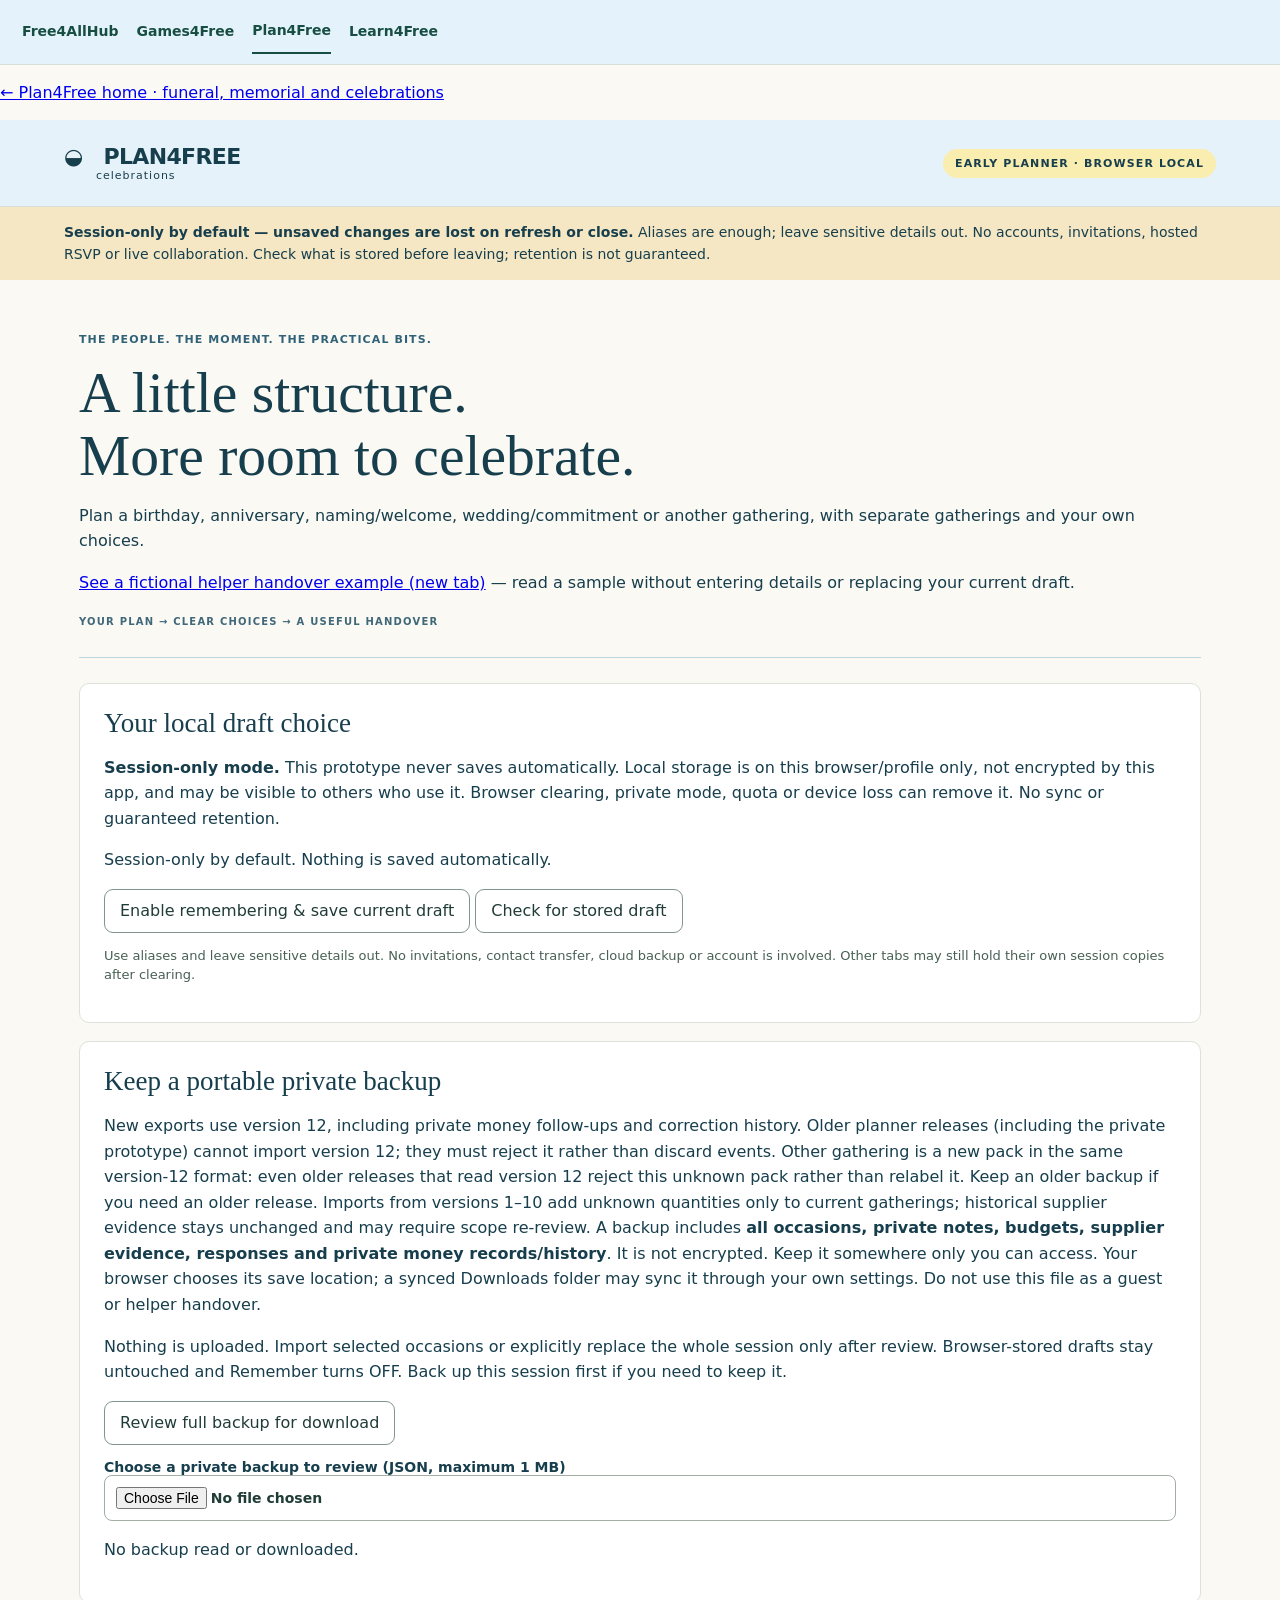
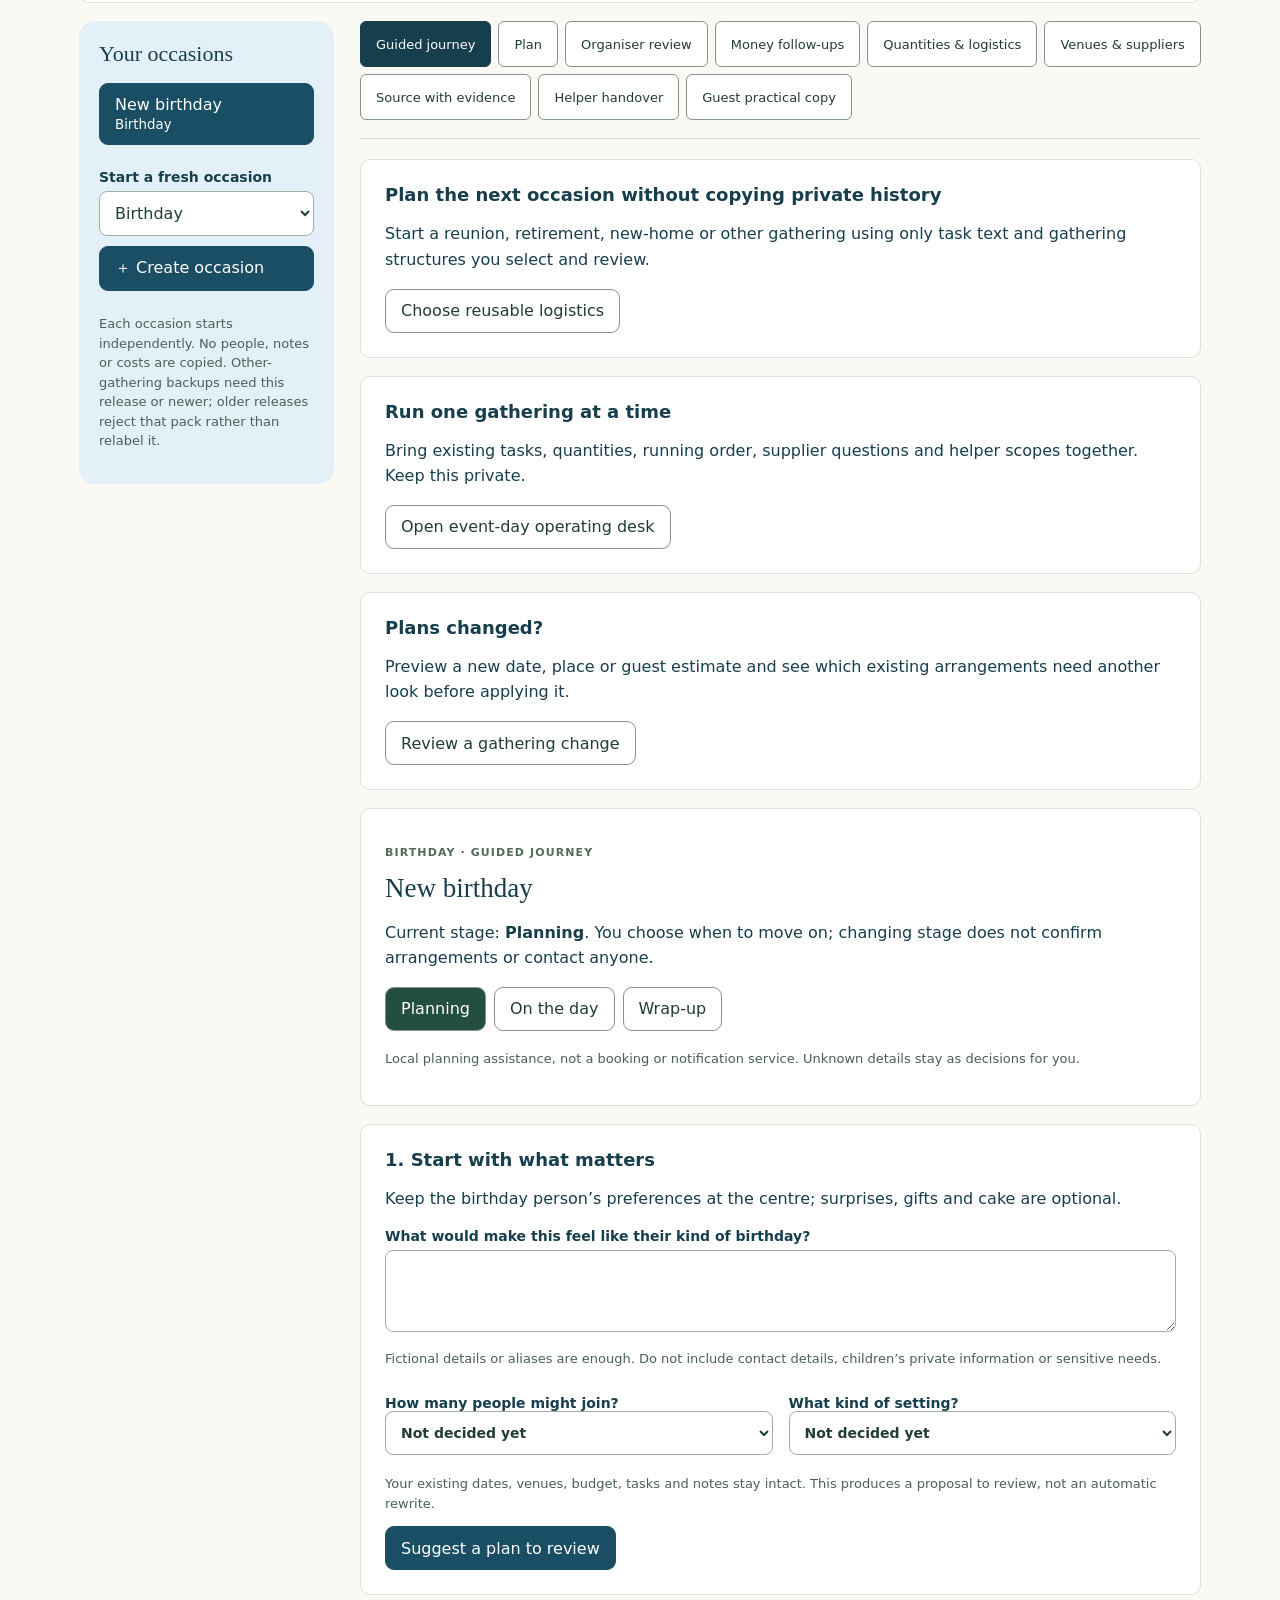
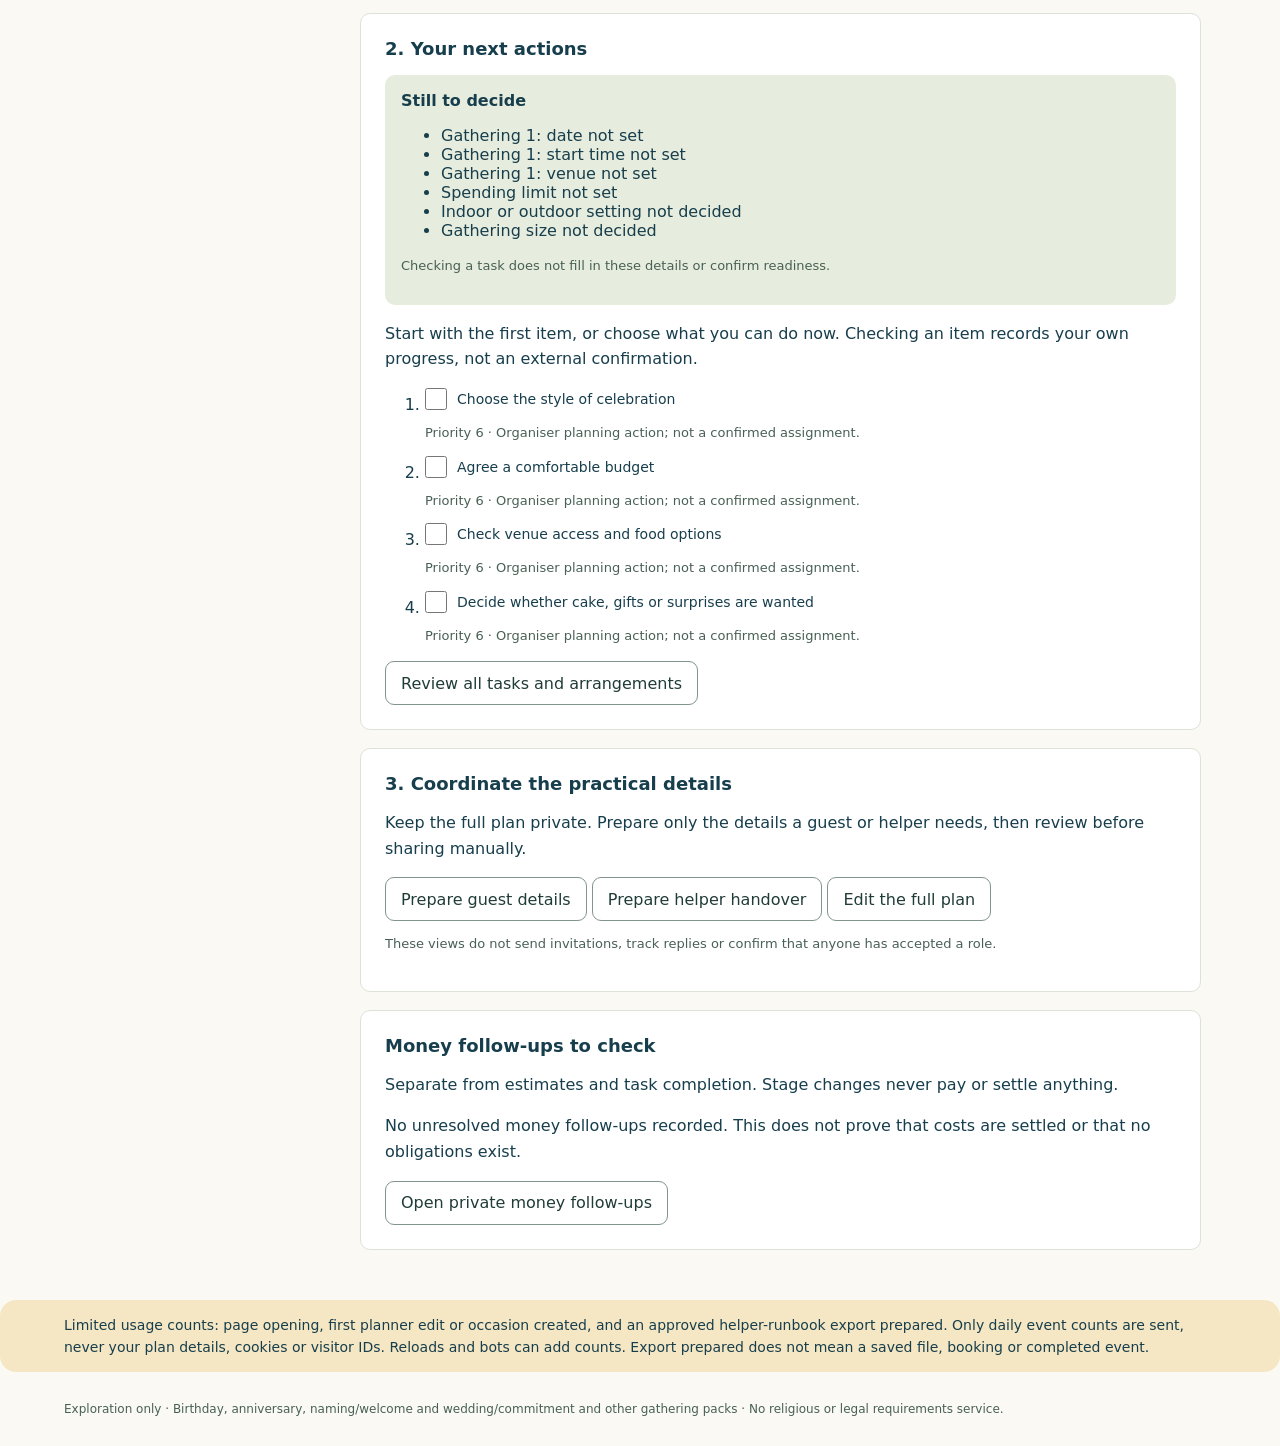
==== commit 898fce24: "Sync tested Plan v53 selective backup import and organiser tools source" ====
--- a/public/celebrations/index.html
+++ b/public/celebrations/index.html
@@ -1 +1 @@
-<!doctype html><html lang="en"><head><meta charset="utf-8"><meta name="viewport" content="width=device-width, initial-scale=1"><title>Plan4Free · Celebrations</title><link rel="stylesheet" href="style.css"><style>.free4all-nav{display:flex;flex-wrap:wrap;align-items:center;gap:4px 18px;padding:10px 22px;background:#f7f5ee;color:#172c2a;border-bottom:1px solid #d7dfd6;font:600 14px/1.4 system-ui,sans-serif}.free4all-nav a{display:inline-flex;align-items:center;min-height:44px;color:#174e41;text-decoration:none}.free4all-nav a:hover{text-decoration:underline}.free4all-nav a:focus-visible{outline:3px solid #a64b32;outline-offset:3px}.free4all-nav [aria-current]{border-bottom:2px solid #174e41}.free4all-nav a:first-child{font-weight:800}.free4all-nav b{color:#174e41}@media print{.free4all-nav{display:none}}</style></head><body><nav class="free4all-nav" aria-label="Free4AllHub websites"><a href="https://free4allhub.com">Free<b>4</b>AllHub</a><a href="https://games.free4allhub.com">Games<b>4</b>Free</a><a href="https://plan.free4allhub.com" aria-current="true">Plan<b>4</b>Free</a><a href="https://learn.free4allhub.com">Learn<b>4</b>Free</a></nav><nav class="actions" aria-label="Plan4Free home"><a href="/">← Plan4Free home · funeral, memorial and celebrations</a></nav><a class="skip" href="#main">Skip to planner</a><header><div class="brand">◒ &nbsp; PLAN4FREE <span>celebrations</span></div><div class="badge">EARLY PLANNER · BROWSER LOCAL</div></header><div class="notice" id="session-notice"><strong>Session only — not saved.</strong> Refreshing or closing loses changes. Aliases are enough; leave sensitive details out. No accounts, invitations, hosted RSVP or live collaboration. Print only what you choose to share.</div><main id="main"><p class="print-only">PLAN4FREE — PRIVATE ORGANISER COPY — planning notes; changes may be unsaved and local retention is not guaranteed. Not an invitation or confirmation. Organizer notes and budget may be included. Check before manual sharing. Printing is not a restorable backup.</p><div class="hero"><p class="eyebrow">THE PEOPLE. THE MOMENT. THE PRACTICAL BITS.</p><h1>A little structure.<br>More room to celebrate.</h1><p>Plan a birthday, anniversary, naming/welcome or wedding/commitment celebration, with separate gatherings and your own choices.</p><p class="actions"><a href="example/" target="_blank" rel="noopener noreferrer">See a fictional helper handover example (new tab)</a> — read a sample without entering details or replacing your current draft.</p></div><section class="card" id="retention-panel" aria-label="Local draft choice"></section><section class="card actions" id="backup-panel" aria-label="Portable private backup"></section><div class="layout"><aside aria-label="Occasions"><h2>Your occasions</h2><div id="occasions"></div><label for="pack">Start a fresh occasion</label><select id="pack"><option value="birthday">Birthday</option><option value="anniversary">Anniversary</option><option value="welcome">Naming / welcome</option><option value="commitment">Wedding / commitment</option></select><button id="create" class="primary">＋ Create occasion</button><p class="small">Each occasion starts independently. No people, notes or costs are copied.</p></aside><section class="workspace"><nav aria-label="Planner views"><button id="guide" aria-pressed="false">Guided journey</button><button id="edit" aria-pressed="true">Plan</button><button id="review" aria-pressed="false">Organiser review</button><button id="money" aria-pressed="false">Money follow-ups</button><button id="quantities" aria-pressed="false">Quantities &amp; logistics</button><button id="options" aria-pressed="false">Venues & suppliers</button><button id="research" aria-pressed="false">Source with evidence</button><button id="helpers" aria-pressed="false">Helper handover</button><button id="guests" aria-pressed="false">Guest practical copy</button></nav><div id="status" role="status" aria-live="polite"></div><div id="removal-panel"></div><div id="panel"></div></section></div></main><aside class="notice">Limited usage counts: page opening, first planner edit or occasion created, and an approved helper-runbook export prepared. Only daily event counts are sent, never your plan details, cookies or visitor IDs. Reloads and bots can add counts. Export prepared does not mean a saved file, booking or completed event.</aside><footer>Exploration only · Birthday, anniversary, naming/welcome and wedding/commitment packs · No religious or legal requirements service.</footer><script src="/memorial-usage.js"></script><script type="module" src="app.js"></script><script src="/celebrations/entry-view.js"></script></body></html>
+<!doctype html><html lang="en"><head><meta charset="utf-8"><meta name="viewport" content="width=device-width, initial-scale=1"><title>Plan4Free · Celebrations</title><link rel="stylesheet" href="style.css"><style>.free4all-nav{display:flex;flex-wrap:wrap;align-items:center;gap:4px 18px;padding:10px 22px;background:#f7f5ee;color:#172c2a;border-bottom:1px solid #d7dfd6;font:600 14px/1.4 system-ui,sans-serif}.free4all-nav a{display:inline-flex;align-items:center;min-height:44px;color:#174e41;text-decoration:none}.free4all-nav a:hover{text-decoration:underline}.free4all-nav a:focus-visible{outline:3px solid #a64b32;outline-offset:3px}.free4all-nav [aria-current]{border-bottom:2px solid #174e41}.free4all-nav a:first-child{font-weight:800}.free4all-nav b{color:#174e41}@media print{.free4all-nav{display:none}}</style></head><body><nav class="free4all-nav" aria-label="Free4AllHub websites"><a href="https://free4allhub.com">Free<b>4</b>AllHub</a><a href="https://games.free4allhub.com">Games<b>4</b>Free</a><a href="https://plan.free4allhub.com" aria-current="true">Plan<b>4</b>Free</a><a href="https://learn.free4allhub.com">Learn<b>4</b>Free</a></nav><nav class="actions" aria-label="Plan4Free home"><a href="/">← Plan4Free home · funeral, memorial and celebrations</a></nav><a class="skip" href="#main">Skip to planner</a><header><div class="brand">◒ &nbsp; PLAN4FREE <span>celebrations</span></div><div class="badge">EARLY PLANNER · BROWSER LOCAL</div></header><div class="notice" id="session-notice"><strong>Session only — not saved.</strong> Refreshing or closing loses changes. Aliases are enough; leave sensitive details out. No accounts, invitations, hosted RSVP or live collaboration. Print only what you choose to share.</div><main id="main"><p class="print-only">PLAN4FREE — PRIVATE ORGANISER COPY — planning notes; changes may be unsaved and local retention is not guaranteed. Not an invitation or confirmation. Organizer notes and budget may be included. Check before manual sharing. Printing is not a restorable backup.</p><div class="hero"><p class="eyebrow">THE PEOPLE. THE MOMENT. THE PRACTICAL BITS.</p><h1>A little structure.<br>More room to celebrate.</h1><p>Plan a birthday, anniversary, naming/welcome, wedding/commitment or another gathering, with separate gatherings and your own choices.</p><p class="actions"><a href="example/" target="_blank" rel="noopener noreferrer">See a fictional helper handover example (new tab)</a> — read a sample without entering details or replacing your current draft.</p></div><section class="card" id="retention-panel" aria-label="Local draft choice"></section><section class="card actions" id="backup-panel" aria-label="Portable private backup"></section><div class="layout"><aside aria-label="Occasions"><h2>Your occasions</h2><div id="occasions"></div><label for="pack">Start a fresh occasion</label><select id="pack"><option value="birthday">Birthday</option><option value="anniversary">Anniversary</option><option value="welcome">Naming / welcome</option><option value="commitment">Wedding / commitment</option><option value="other">Other gathering — reunion, retirement, new home</option></select><button id="create" class="primary">＋ Create occasion</button><p class="small">Each occasion starts independently. No people, notes or costs are copied. Other-gathering backups need this release or newer; older releases reject that pack rather than relabel it.</p></aside><section class="workspace"><nav aria-label="Planner views"><button id="guide" aria-pressed="false">Guided journey</button><button id="edit" aria-pressed="true">Plan</button><button id="review" aria-pressed="false">Organiser review</button><button id="money" aria-pressed="false">Money follow-ups</button><button id="quantities" aria-pressed="false">Quantities &amp; logistics</button><button id="options" aria-pressed="false">Venues & suppliers</button><button id="research" aria-pressed="false">Source with evidence</button><button id="helpers" aria-pressed="false">Helper handover</button><button id="guests" aria-pressed="false">Guest practical copy</button></nav><div id="status" role="status" aria-live="polite"></div><div id="removal-panel"></div><div id="panel"></div></section></div></main><aside class="notice">Limited usage counts: page opening, first planner edit or occasion created, and an approved helper-runbook export prepared. Only daily event counts are sent, never your plan details, cookies or visitor IDs. Reloads and bots can add counts. Export prepared does not mean a saved file, booking or completed event.</aside><footer>Exploration only · Birthday, anniversary, naming/welcome and wedding/commitment and other gathering packs · No religious or legal requirements service.</footer><script src="/memorial-usage.js"></script><script type="module" src="app.js"></script><script src="/celebrations/entry-view.js"></script></body></html>
